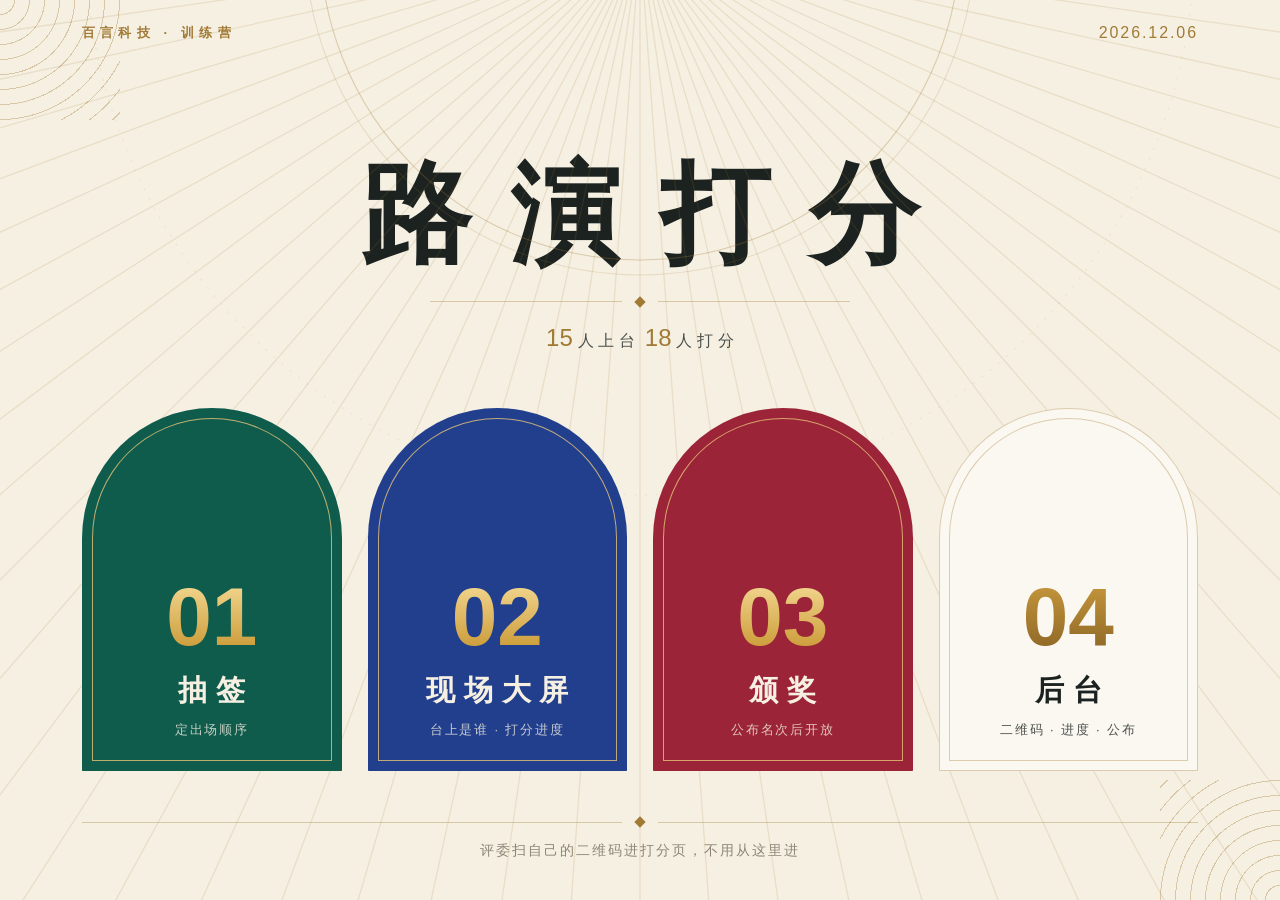
==== app/index.html @ d2d34774 "发布第二期（广州站）打分系统，生成自 guangzhou 分支 81045ee Co-Authored-By: Claude Opus 5.5 <noreply@anthropic.com>" ====
<!DOCTYPE html>
<html lang="zh-CN">
<head>
<meta charset="UTF-8">
<meta name="viewport" content="width=device-width, initial-scale=1.0, viewport-fit=cover">
<meta name="theme-color" content="#f6f0e3">
<title>训练营路演打分</title>
<link rel="stylesheet" href="theme.css?v=12">
<style>
  .wrap { max-width: 1180px; margin: 0 auto; padding: 0 32px 40px; min-height: 100vh; min-height: 100dvh; display: flex; flex-direction: column; }
  header { display: flex; justify-content: space-between; align-items: center; padding: 24px 0; }
  header .num { font-size: 16px; letter-spacing: .12em; color: var(--gold); }
  .hero { text-align: center; padding: 8vh 0 6vh; }
  .hero h1 { font-size: clamp(56px, 8.6vw, 112px); margin-top: 18px; }
  .hero .divider { width: min(420px, 70%); margin: 26px auto 0; }
  .hero p { margin-top: 18px; font-size: 16px; letter-spacing: .3em; color: var(--ink-2); }
  .hero p .num { font-size: 24px; color: var(--gold); letter-spacing: 0; margin: 0 .2em; }

  nav { flex: 1; display: grid; grid-template-columns: repeat(4, 1fr); gap: 26px; align-content: center; align-items: end; }
  nav a { display: flex; flex-direction: column; align-items: center; justify-content: flex-end; text-decoration: none;
    aspect-ratio: 5 / 7; padding: 0 16px 32px; transition: transform .45s var(--spring), box-shadow .45s var(--ease); }
  nav a::after { transition: inset .45s var(--ease), border-color .3s; }
  nav a .n { font-family: var(--num); font-weight: 900; font-size: clamp(56px, 6.4vw, 84px); line-height: 1; transition: transform .45s var(--spring); }
  nav a .t { font-size: clamp(22px, 2.3vw, 30px); font-weight: 800; letter-spacing: .3em; text-indent: .3em; margin-top: 14px; }
  nav a .d { font-size: 13px; letter-spacing: .14em; margin-top: 10px; opacity: .78; }
  nav a:hover { transform: translateY(-10px); box-shadow: 0 26px 40px -24px rgba(27, 34, 32, .5); }
  nav a:hover::after { inset: 6px; border-color: var(--gold-hi); }
  nav a:hover .n { transform: scale(1.08); }
  nav a.plain { background: var(--paper); color: var(--ink); box-shadow: inset 0 0 0 1px var(--gold-soft); }
  nav a.plain::after { border-color: var(--gold-soft); }
  nav a.plain:hover { box-shadow: inset 0 0 0 1px var(--gold-soft), 0 26px 40px -24px rgba(27, 34, 32, .35); }
  nav a.plain:hover::after { border-color: var(--gold); }

  .foot { margin-top: 44px; }
  .foot p { text-align: center; margin-top: 16px; font-size: 14px; letter-spacing: .14em; color: var(--ink-3); }

  @media (max-width: 760px) {
    .wrap { padding: 0 16px 28px; }
    .hero { padding: 6vh 0 5vh; }
    .hero h1 { font-size: 52px; }
    .hero p { font-size: 14px; letter-spacing: .2em; }
    nav { grid-template-columns: 1fr 1fr; gap: 14px; }
    nav a { padding-bottom: 24px; aspect-ratio: 4 / 5; }
    nav a .n { font-size: 52px; }
    nav a .t { font-size: 22px; margin-top: 10px; }
    nav a .d { font-size: 12px; letter-spacing: .06em; }
    .foot { margin-top: 32px; }
    .foot p { font-size: 13px; letter-spacing: .06em; line-height: 1.7; }
  }
</style>
</head>
<body class="corners">
<div class="rays"></div>
<div class="wrap">
  <header><span class="eyebrow">百言科技 · 训练营</span><span class="num" id="date"></span></header>
  <section class="hero">
    <h1 class="title-deco">路演打分</h1>
    <div class="divider"><i></i></div>
    <p id="caption"><span class="num">15</span>人上台<span class="num">18</span>人打分</p>
  </section>
  <nav>
    <a class="arch emerald" href="draw.html"><span class="n foil-light">01</span><span class="t">抽签</span><span class="d">定出场顺序</span></a>
    <a class="arch sapphire" href="rank.html"><span class="n foil-light">02</span><span class="t">现场大屏</span><span class="d">台上是谁 · 打分进度</span></a>
    <a class="arch ruby" href="final.html"><span class="n foil-light">03</span><span class="t">颁奖</span><span class="d">公布名次后开放</span></a>
    <a class="arch plain" href="admin.html"><span class="n foil">04</span><span class="t">后台</span><span class="d">二维码 · 进度 · 公布</span></a>
  </nav>
  <div class="foot">
    <div class="divider"><i></i></div>
    <p>评委扫自己的二维码进打分页，不用从这里进</p>
  </div>
</div>
<script src="vendor/workbuddy-cloud-sdk.js"></script>
<script src="cloud.js?v=12"></script>
<script src="deco.js?v=12"></script>
<script>
const d = new Date();
document.getElementById('date').textContent = `${d.getFullYear()}.${pad2(d.getMonth() + 1)}.${pad2(d.getDate())}`;
function paint(n, m) {
  document.getElementById('caption').innerHTML = `<span class="num">${n}</span>人上台<span class="num">${m}</span>人打分`;
}
getRoster().then(r => paint(r.players.length, r.judges.length)).catch(() => {});
</script>
</body>
</html>
---- app/theme.css ----
/* ============================================================
   训练营打分系统 · 设计系统「巴黎装饰艺术」
   参考：巴黎 2024 奥运视觉（1924 年 Art Deco）、颁奖典礼舞台。
   象牙底 + 墨绿 / 宝蓝 / 酒红三色宝石 + 金线 + 金色数字。
   装饰只用三样：放射金线、拱门、双金线框。不用 emoji，不用彩色渐变按钮。
   ============================================================ */
@font-face { font-family: 'Board'; src: url('fonts/bsd-700.woff2') format('woff2'); font-weight: 700; font-display: swap; }
@font-face { font-family: 'Board'; src: url('fonts/bsd-800.woff2') format('woff2'); font-weight: 800; font-display: swap; }
@font-face { font-family: 'Board'; src: url('fonts/bsd-900.woff2') format('woff2'); font-weight: 900; font-display: swap; }

:root {
  --ivory: #f6f0e3;
  --ivory-2: #efe6d3;
  --paper: #fbf8f1;
  --ink: #1b2220;
  --ink-2: #4a514c;
  --ink-3: #8b8676;
  --gold: #a17a35;            /* 金线、小字 */
  --gold-soft: rgba(161, 122, 53, .35);
  --gold-faint: rgba(161, 122, 53, .16);
  --gold-hi: #f1d58a;         /* 宝石底上的金字 */
  --emerald: #0f5c4d;
  --sapphire: #213f8c;
  --ruby: #9b2438;
  --ok: #0f5c4d;
  --bad: #9b2438;
  --foil-light: linear-gradient(180deg, #f6dc98 0%, #c7952f 100%);   /* 用在宝石底上 */
  --foil-dark: linear-gradient(180deg, #c99a3e 0%, #8a6424 100%);    /* 用在象牙底上 */

  --sans: -apple-system, BlinkMacSystemFont, 'PingFang SC', 'Hiragino Sans GB', 'Microsoft YaHei', 'Noto Sans SC', sans-serif;
  --num: 'Board', 'DIN Alternate', 'Arial Narrow', var(--sans);
  --ease: cubic-bezier(.2, .8, .2, 1);
  --spring: cubic-bezier(.34, 1.4, .5, 1);
}

* { margin: 0; padding: 0; box-sizing: border-box; -webkit-tap-highlight-color: transparent; }
html { -webkit-text-size-adjust: 100%; }
body {
  font-family: var(--sans); background: var(--ivory); color: var(--ink);
  min-height: 100vh; min-height: 100dvh; -webkit-font-smoothing: antialiased; overflow-x: hidden;
}
::selection { background: var(--emerald); color: var(--ivory); }
button { font: inherit; color: inherit; }
a { color: inherit; }
main, .main { position: relative; z-index: 1; }

/* —— 文字 —— */
.num { font-family: var(--num); font-variant-numeric: tabular-nums; }
.eyebrow { font-size: 13px; letter-spacing: .4em; color: var(--gold); font-weight: 600; }
.title-deco { font-weight: 800; letter-spacing: .36em; text-indent: .36em; line-height: 1.05; }
.foil { background: var(--foil-dark); -webkit-background-clip: text; background-clip: text; color: transparent; }
.foil-light { background: var(--foil-light); -webkit-background-clip: text; background-clip: text; color: transparent; }

/* —— 装饰 —— */
/* 放射金线：<div class="rays"></div>，由 deco.js 填充 SVG */
.rays { position: fixed; left: 50%; top: -60px; transform: translateX(-50%); z-index: 0; pointer-events: none; width: max(1600px, 130vw); height: max(1200px, 100vw); }
.rays svg { width: 100%; height: 100%; display: block; }
/* 菱形分隔：<div class="divider"><i></i></div> */
.divider { display: flex; align-items: center; gap: 14px; color: var(--gold); }
.divider::before, .divider::after { content: ''; flex: 1; height: 1px; background: var(--gold-soft); }
.divider i { width: 8px; height: 8px; transform: rotate(45deg); background: var(--gold); flex: none; }
/* 双金线框面板 */
.frame { position: relative; background: var(--paper); border: 1px solid var(--gold-soft); }
.frame::after { content: ''; position: absolute; inset: 5px; border: 1px solid var(--gold-faint); pointer-events: none; }
/* 拱门：.arch + .emerald/.sapphire/.ruby */
.arch { position: relative; color: var(--ivory); text-align: center; border-radius: 999px 999px 6px 6px; }
.arch::after { content: ''; position: absolute; inset: 10px; border-radius: 999px 999px 2px 2px; border: 1.5px solid rgba(233, 196, 120, .8); pointer-events: none; }
.emerald { background: var(--emerald); }
.sapphire { background: var(--sapphire); }
.ruby { background: var(--ruby); }
/* 页面四角的扇形角花 */
.corners::before, .corners::after { content: ''; position: fixed; z-index: 0; width: 120px; height: 120px; pointer-events: none;
  background: repeating-radial-gradient(circle at 0 0, transparent 0 14px, var(--gold-soft) 14px 15px); }
.corners::before { left: 0; top: 0; }
.corners::after { right: 0; bottom: 0; transform: rotate(180deg); }

/* —— 按钮 —— */
.btn {
  display: inline-flex; align-items: center; justify-content: center; gap: .5em;
  border: 0; cursor: pointer; text-decoration: none; white-space: nowrap;
  background: var(--emerald); color: var(--ivory); font-weight: 700; font-size: 15px; letter-spacing: .2em; text-indent: .2em;
  height: 50px; padding: 0 30px; border-radius: 3px;
  box-shadow: inset 0 0 0 3px var(--emerald), inset 0 0 0 4px var(--gold-hi);
  transition: transform .15s var(--ease), filter .2s, opacity .2s;
}
.btn:hover { filter: brightness(1.1); }
.btn:active { transform: scale(.97); }
.btn[disabled] { opacity: .35; pointer-events: none; }
.btn-ruby { background: var(--ruby); box-shadow: inset 0 0 0 3px var(--ruby), inset 0 0 0 4px var(--gold-hi); }
.btn-line { background: transparent; color: var(--ink); box-shadow: inset 0 0 0 1px var(--gold); }
.btn-line:hover { background: var(--gold-faint); filter: none; }
.btn-danger { background: transparent; color: var(--ruby); box-shadow: inset 0 0 0 1px var(--ruby); }
.btn-sm { height: 40px; padding: 0 20px; font-size: 14px; letter-spacing: .12em; text-indent: .12em; }
.link-btn { background: none; border: 0; cursor: pointer; color: var(--ink-3); font-size: 14px; padding: 8px 4px; }
.link-btn:hover { color: var(--ink); }

/* —— 大屏顶栏 —— */
.topbar {
  position: fixed; top: 0; left: 0; right: 0; z-index: 30; display: flex; align-items: center; justify-content: space-between;
  padding: 22px 36px; font-size: 13px; letter-spacing: .24em; color: var(--gold); pointer-events: none;
}
.topbar > * { pointer-events: auto; }
.topbar a { text-decoration: none; transition: color .2s; }
.topbar a:hover { color: var(--ink); }
.live { display: inline-flex; align-items: center; gap: 8px; }
.live i { width: 7px; height: 7px; transform: rotate(45deg); background: var(--ruby); animation: pulse 1.8s infinite; }
@keyframes pulse { 50% { opacity: .3; } }

/* —— 口令弹层 —— */
.pass-sheet { position: fixed; inset: 0; z-index: 100; display: flex; align-items: center; justify-content: center;
  background: rgba(246, 240, 227, .7); -webkit-backdrop-filter: blur(8px); backdrop-filter: blur(8px); animation: fade .25s; }
@keyframes fade { from { opacity: 0; } }
.pass-box { position: relative; width: min(340px, calc(100vw - 32px)); padding: 28px 26px 18px; background: var(--paper);
  border: 1px solid var(--gold-soft); box-shadow: 0 30px 60px -30px rgba(27, 34, 32, .35); animation: pop .35s var(--spring); }
.pass-box::after { content: ''; position: absolute; inset: 5px; border: 1px solid var(--gold-faint); pointer-events: none; }
@keyframes pop { from { transform: scale(.94); opacity: 0; } }
.pass-box label { display: block; font-size: 13px; color: var(--gold); margin-bottom: 14px; letter-spacing: .4em; }
.pass-box input { position: relative; z-index: 1; width: 100%; height: 50px; border: 0; border-bottom: 1.5px solid var(--ink); background: transparent;
  font-size: 22px; letter-spacing: .25em; outline: none; color: var(--ink); border-radius: 0; }
.pass-actions { position: relative; z-index: 1; display: flex; justify-content: flex-end; align-items: center; gap: 12px; margin-top: 20px; }
.shake { animation: shake .35s; }
@keyframes shake { 20%, 60% { transform: translateX(-8px); } 40%, 80% { transform: translateX(8px); } }

/* —— 提示条 —— */
.toast { position: fixed; left: 50%; bottom: max(28px, env(safe-area-inset-bottom)); z-index: 200;
  transform: translate(-50%, 12px); opacity: 0; pointer-events: none;
  background: var(--ink); color: var(--ivory); font-size: 14px; letter-spacing: .06em;
  padding: 12px 22px; border-radius: 3px; max-width: calc(100vw - 32px); text-align: center;
  transition: opacity .25s, transform .3s var(--spring); }
.toast.show { opacity: 1; transform: translate(-50%, 0); }
.toast.bad { background: var(--ruby); }

@media (prefers-reduced-motion: reduce) {
  *, *::before, *::after { animation-duration: .001s !important; transition-duration: .001s !important; }
}

[hidden] { display: none !important; }
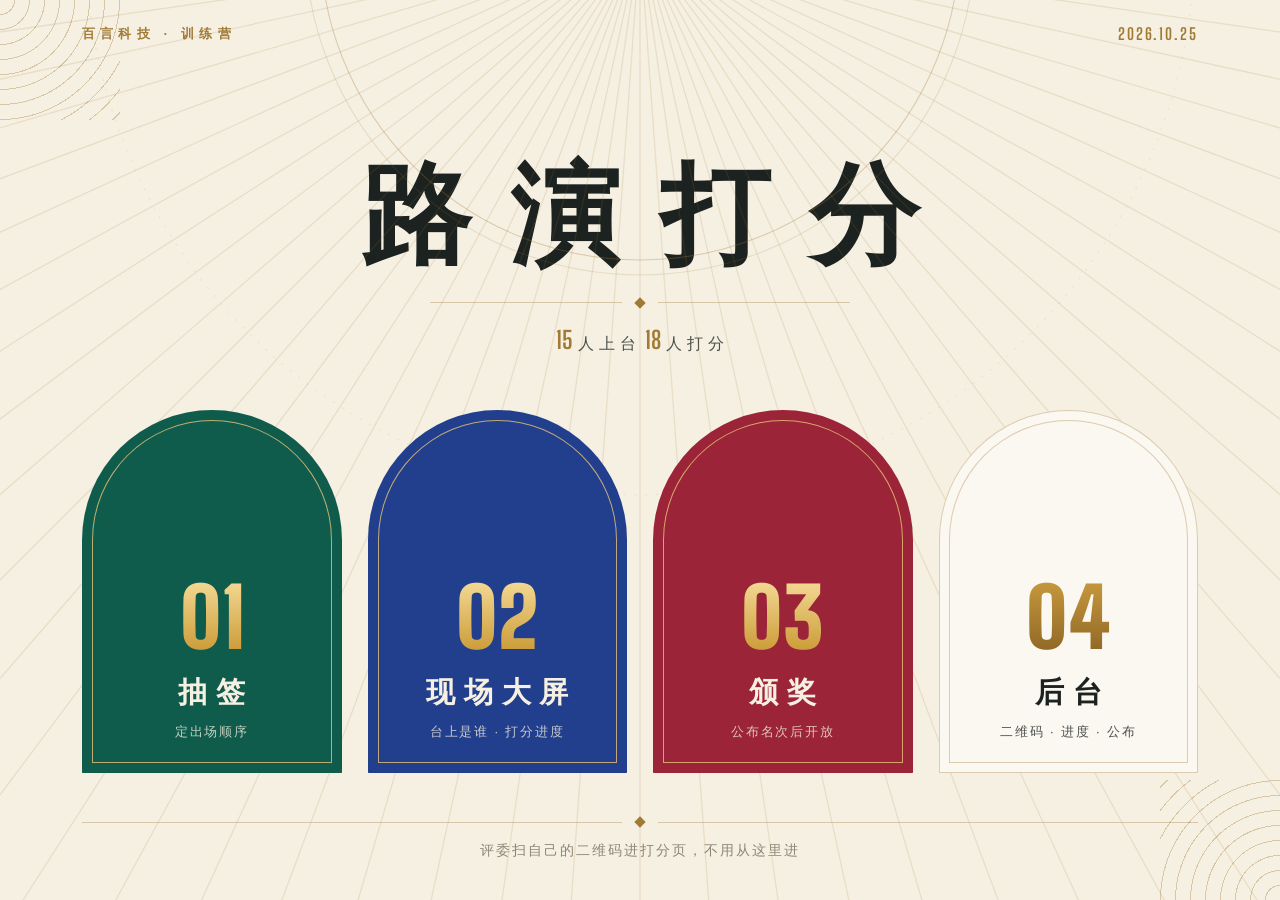
==== commit e1c99e0d: "发布：首页日期改为 2026.10.25（生成自 main 881b941） Co-Authored-By: Claude Opus 5.5 <noreply@anthropic.com>" ====
--- a/app/index.html
+++ b/app/index.html
@@ -73,8 +73,7 @@
 <script src="cloud.js?v=12"></script>
 <script src="deco.js?v=12"></script>
 <script>
-const d = new Date();
-document.getElementById('date').textContent = `${d.getFullYear()}.${pad2(d.getMonth() + 1)}.${pad2(d.getDate())}`;
+document.getElementById('date').textContent = '2026.10.25';   // 第二期活动日期（原来显示当天日期）
 function paint(n, m) {
   document.getElementById('caption').innerHTML = `<span class="num">${n}</span>人上台<span class="num">${m}</span>人打分`;
 }
